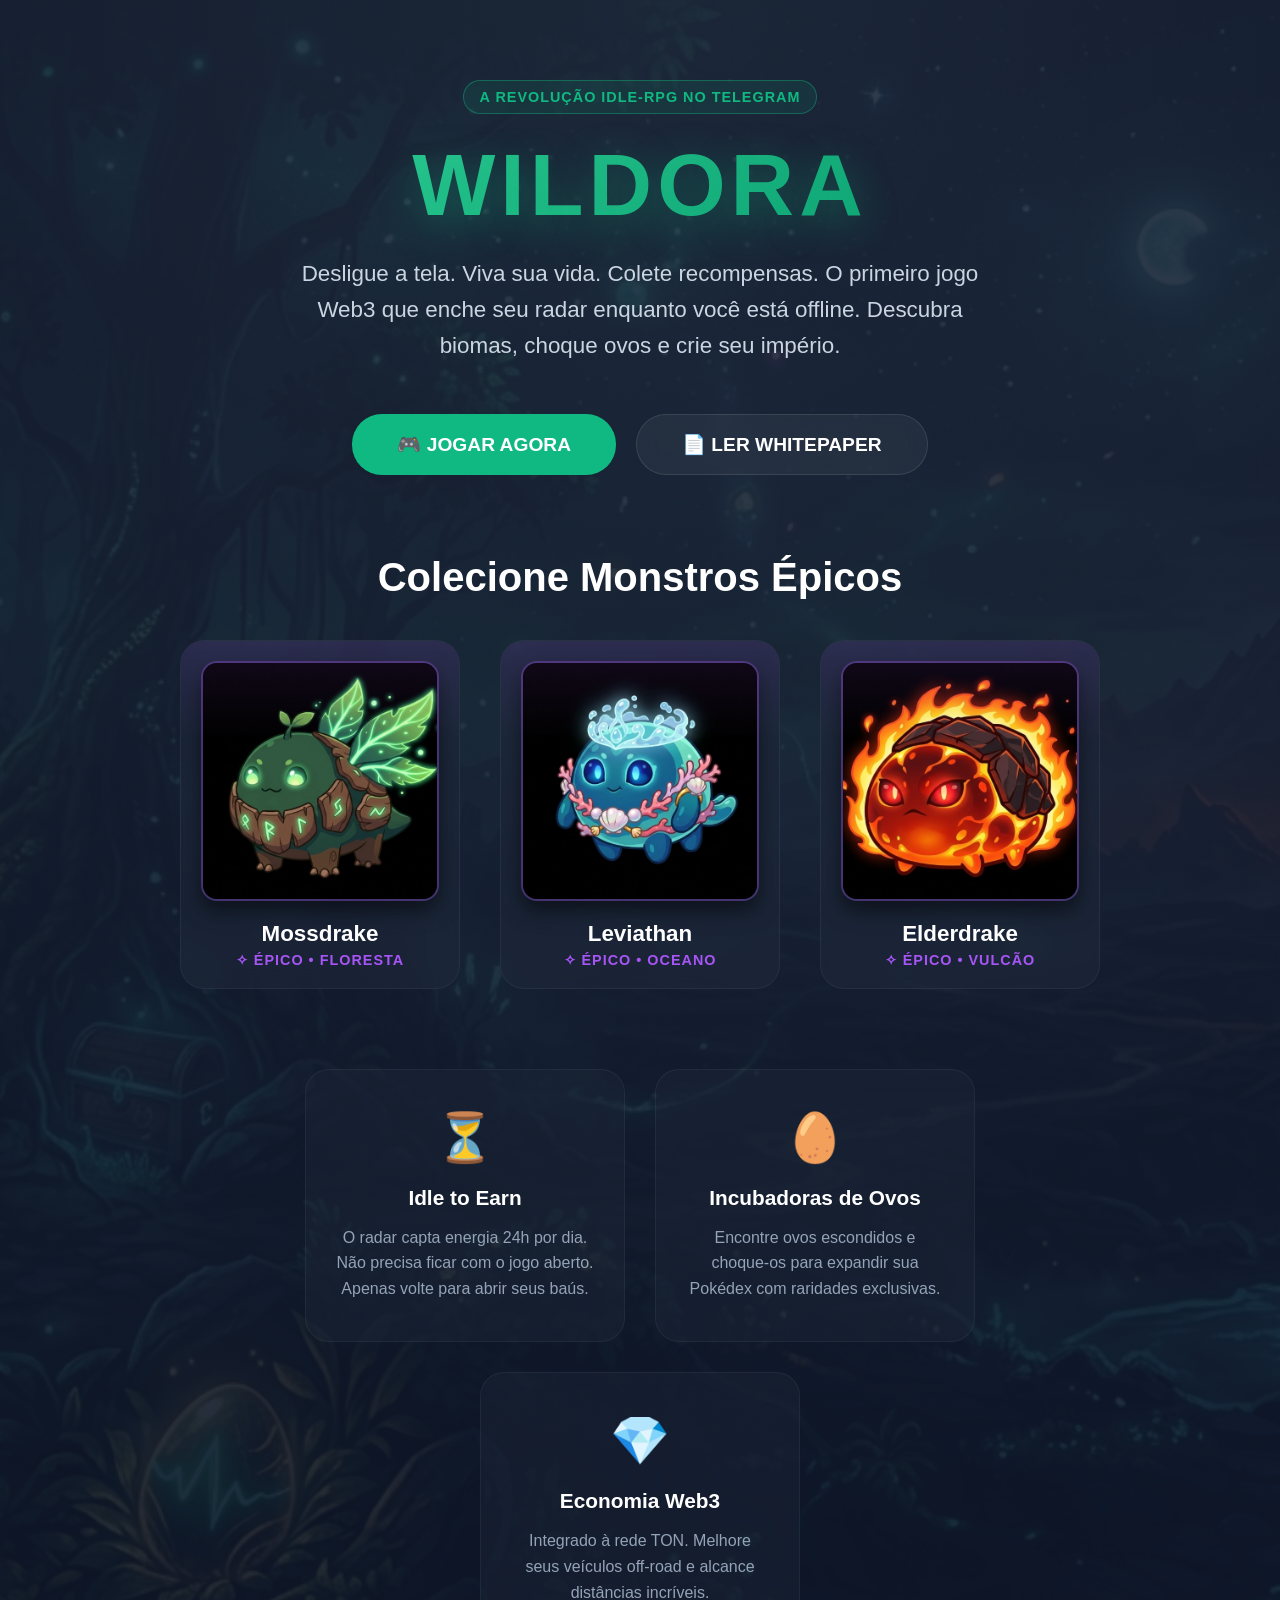
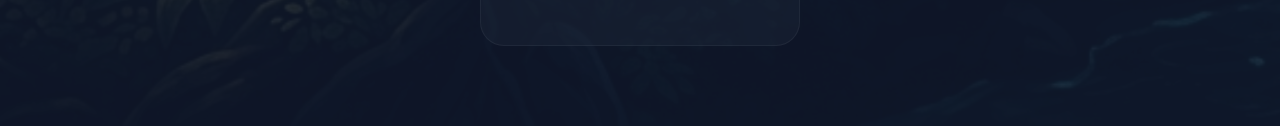
==== index.html @ 3277365c "Add files via upload" ====
<!DOCTYPE html>
<html lang="pt-BR">
<head>
    <meta charset="UTF-8">
    <meta name="viewport" content="width=device-width, initial-scale=1.0">
    <title>Wildora - Jogo Web3 de Captura de Monstros no Telegram</title>
    <meta name="description" content="Capture monstros, domine biomas e fature na economia Web3 no Wildora. Jogue agora mesmo no Telegram!">
    <style>
        :root {
            --bg-color: #0f172a;
            --primary: #10b981;
            --primary-glow: rgba(16, 185, 129, 0.4);
            --text-main: #f8fafc;
            --epic-glow: rgba(168, 85, 247, 0.6);
        }
        * { margin: 0; padding: 0; box-sizing: border-box; }
        body { font-family: 'Segoe UI', Tahoma, Geneva, Verdana, sans-serif; background-color: var(--bg-color); color: var(--text-main); overflow-x: hidden; }
        
        /* Animations */
        @keyframes float {
            0% { transform: translateY(0px); }
            50% { transform: translateY(-15px); }
            100% { transform: translateY(0px); }
        }
        @keyframes pulseGlow {
            0% { box-shadow: 0 0 20px var(--primary-glow); }
            50% { box-shadow: 0 0 40px var(--primary-glow), 0 0 20px var(--primary); }
            100% { box-shadow: 0 0 20px var(--primary-glow); }
        }

        /* Hero Section */
        .hero { 
            min-height: 100vh; 
            display: flex; 
            flex-direction: column; 
            justify-content: center; 
            align-items: center; 
            text-align: center; 
            background: radial-gradient(circle at top, #1e293b 0%, var(--bg-color) 80%); 
            padding: 80px 20px; 
            position: relative; 
        }
        .hero::before { 
            content: ''; position: absolute; top: 0; left: 0; right: 0; bottom: 0; 
            background: url('bg-whitepaper.jpg') center/cover; opacity: 0.1; z-index: 0; 
        }
        
        .content { position: relative; z-index: 1; max-width: 1000px; width: 100%; }
        
        .badge {
            background: rgba(16, 185, 129, 0.1);
            color: var(--primary);
            padding: 8px 16px;
            border-radius: 20px;
            font-size: 0.9rem;
            font-weight: bold;
            border: 1px solid var(--primary-glow);
            display: inline-block;
            margin-bottom: 20px;
            letter-spacing: 1px;
            text-transform: uppercase;
        }

        .logo { 
            font-size: 5.5rem; 
            font-weight: 900; 
            letter-spacing: 5px; 
            margin-bottom: 20px; 
            background: linear-gradient(135deg, #34d399 0%, #059669 100%); 
            -webkit-background-clip: text; 
            -webkit-text-fill-color: transparent; 
            text-shadow: 0 10px 40px var(--primary-glow); 
        }
        
        .subtitle { 
            font-size: 1.4rem; 
            line-height: 1.6; 
            color: #cbd5e1; 
            margin-bottom: 50px; 
            font-weight: 300; 
            max-width: 700px;
            margin-left: auto;
            margin-right: auto;
        }
        
        .btn-group { display: flex; gap: 20px; justify-content: center; flex-wrap: wrap; margin-bottom: 80px; }
        .btn { padding: 18px 45px; border-radius: 30px; font-size: 1.2rem; font-weight: bold; text-decoration: none; transition: all 0.3s ease; display: inline-flex; align-items: center; gap: 10px; cursor: pointer; border: none; }
        .btn-play { background: var(--primary); color: #fff; animation: pulseGlow 3s infinite; }
        .btn-play:hover { transform: translateY(-5px); filter: brightness(1.1); }
        .btn-docs { background: rgba(255, 255, 255, 0.05); color: #fff; border: 1px solid rgba(255, 255, 255, 0.1); backdrop-filter: blur(10px); }
        .btn-docs:hover { background: rgba(255, 255, 255, 0.15); transform: translateY(-5px); }
        
        /* Showcase Section */
        .showcase-title {
            font-size: 2.5rem;
            margin-bottom: 40px;
            font-weight: bold;
            color: #fff;
        }
        
        .monsters-grid {
            display: flex;
            justify-content: center;
            gap: 40px;
            flex-wrap: wrap;
            margin-bottom: 80px;
        }

        .monster-card {
            background: rgba(30, 41, 59, 0.6);
            border-radius: 24px;
            padding: 20px;
            width: 280px;
            border: 1px solid rgba(255,255,255,0.05);
            backdrop-filter: blur(10px);
            transition: all 0.4s ease;
            position: relative;
            overflow: hidden;
        }
        .monster-card:hover {
            transform: translateY(-10px);
            border-color: rgba(168, 85, 247, 0.4);
            box-shadow: 0 20px 40px rgba(168, 85, 247, 0.2);
        }
        
        .monster-card::before {
            content: '';
            position: absolute;
            top: 0; left: 0; right: 0; height: 100px;
            background: linear-gradient(180deg, var(--epic-glow) 0%, transparent 100%);
            opacity: 0.2;
        }

        .monster-img-wrapper {
            width: 100%;
            height: 240px;
            border-radius: 16px;
            overflow: hidden;
            margin-bottom: 20px;
            box-shadow: 0 10px 20px rgba(0,0,0,0.5);
            border: 2px solid rgba(168, 85, 247, 0.3);
        }

        .monster-img {
            width: 100%;
            height: 100%;
            object-fit: cover;
            animation: float 6s ease-in-out infinite;
        }
        .monster-card:nth-child(2) .monster-img { animation-delay: 1s; }
        .monster-card:nth-child(3) .monster-img { animation-delay: 2s; }

        .monster-info h3 { font-size: 1.4rem; margin-bottom: 5px; color: #fff; }
        .monster-info p { color: #a855f7; font-weight: bold; font-size: 0.9rem; text-transform: uppercase; letter-spacing: 1px; }

        /* Features Section */
        .features { display: flex; justify-content: center; gap: 30px; flex-wrap: wrap; margin-top: 40px; }
        .feature-card { background: rgba(30, 41, 59, 0.4); padding: 40px 30px; border-radius: 24px; width: 320px; border: 1px solid rgba(255,255,255,0.05); text-align: center; }
        .feature-icon { font-size: 3rem; margin-bottom: 20px; display: inline-block; }
        .feature-card h3 { font-size: 1.3rem; color: #fff; margin-bottom: 15px; }
        .feature-card p { color: #94a3b8; font-size: 1rem; line-height: 1.6; }

    </style>
</head>
<body>
    <section class="hero">
        <div class="content">
            <span class="badge">A Revolução Idle-RPG no Telegram</span>
            <h1 class="logo">WILDORA</h1>
            <p class="subtitle">Desligue a tela. Viva sua vida. Colete recompensas. O primeiro jogo Web3 que enche seu radar enquanto você está offline. Descubra biomas, choque ovos e crie seu império.</p>
            
            <div class="btn-group">
                <a href="https://t.me/WildoraBot" target="_blank" class="btn btn-play">🎮 JOGAR AGORA</a>
                <a href="./whitepaper.html" class="btn btn-docs">📄 LER WHITEPAPER</a>
            </div>
            
            <h2 class="showcase-title">Colecione Monstros Épicos</h2>
            <div class="monsters-grid">
                <!-- Monster 1 -->
                <div class="monster-card">
                    <div class="monster-img-wrapper">
                        <img src="assets/monsters/forest_e1.jpg" alt="Monstro da Floresta" class="monster-img">
                    </div>
                    <div class="monster-info">
                        <h3>Mossdrake</h3>
                        <p>✧ Épico • Floresta</p>
                    </div>
                </div>
                
                <!-- Monster 2 -->
                <div class="monster-card">
                    <div class="monster-img-wrapper">
                        <img src="assets/monsters/ocean_e1.jpg" alt="Monstro do Oceano" class="monster-img">
                    </div>
                    <div class="monster-info">
                        <h3>Leviathan</h3>
                        <p>✧ Épico • Oceano</p>
                    </div>
                </div>

                <!-- Monster 3 -->
                <div class="monster-card">
                    <div class="monster-img-wrapper">
                        <img src="assets/monsters/volcano_e1.jpg" alt="Monstro do Vulcão" class="monster-img">
                    </div>
                    <div class="monster-info">
                        <h3>Elderdrake</h3>
                        <p>✧ Épico • Vulcão</p>
                    </div>
                </div>
            </div>

            <div class="features">
                <div class="feature-card">
                    <span class="feature-icon">⏳</span>
                    <h3>Idle to Earn</h3>
                    <p>O radar capta energia 24h por dia. Não precisa ficar com o jogo aberto. Apenas volte para abrir seus baús.</p>
                </div>
                <div class="feature-card">
                    <span class="feature-icon">🥚</span>
                    <h3>Incubadoras de Ovos</h3>
                    <p>Encontre ovos escondidos e choque-os para expandir sua Pokédex com raridades exclusivas.</p>
                </div>
                <div class="feature-card">
                    <span class="feature-icon">💎</span>
                    <h3>Economia Web3</h3>
                    <p>Integrado à rede TON. Melhore seus veículos off-road e alcance distâncias incríveis.</p>
                </div>
            </div>
        </div>
    </section>
</body>
</html>
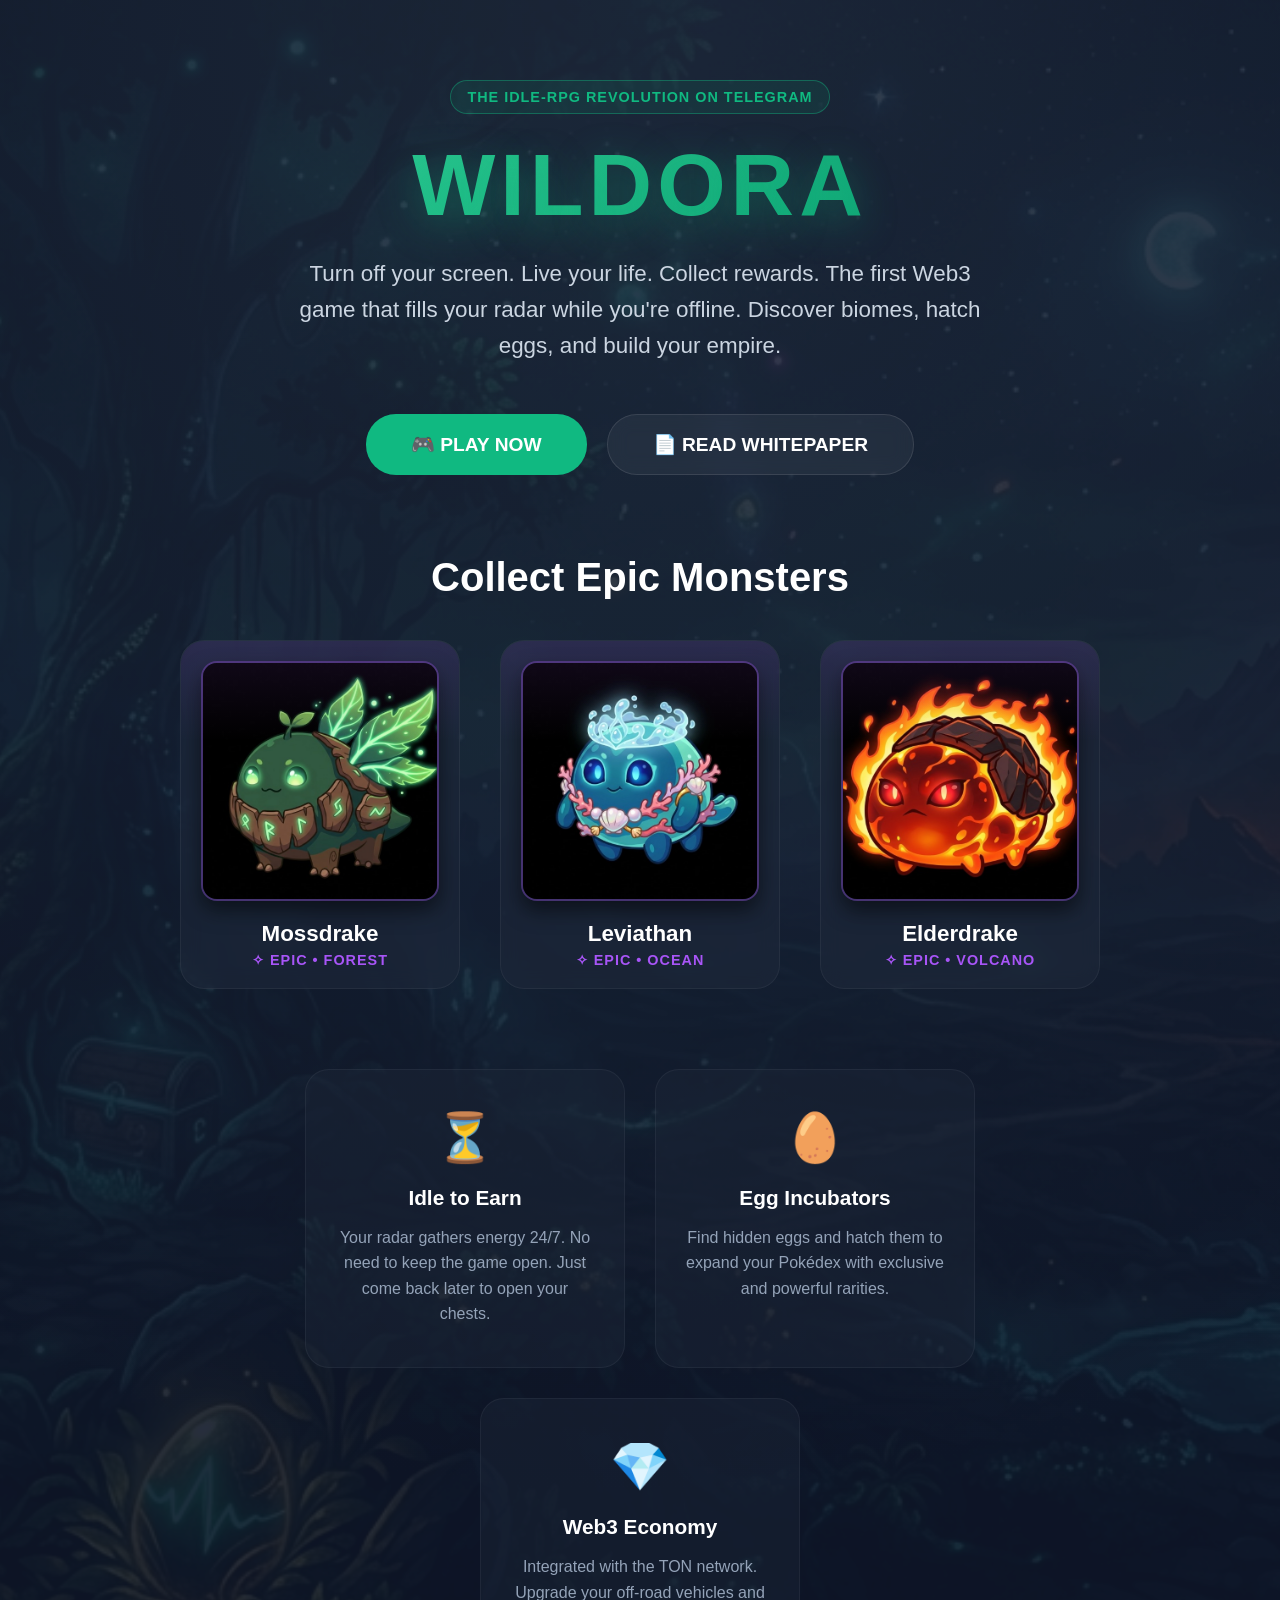
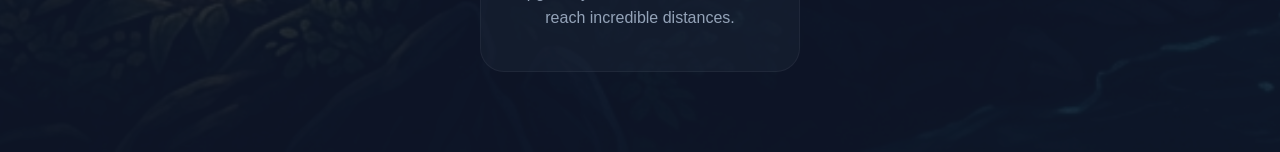
==== commit 4ec75cf6: "Add files via upload" ====
--- a/index.html
+++ b/index.html
@@ -1,10 +1,10 @@
 <!DOCTYPE html>
-<html lang="pt-BR">
+<html lang="en">
 <head>
     <meta charset="UTF-8">
     <meta name="viewport" content="width=device-width, initial-scale=1.0">
-    <title>Wildora - Jogo Web3 de Captura de Monstros no Telegram</title>
-    <meta name="description" content="Capture monstros, domine biomas e fature na economia Web3 no Wildora. Jogue agora mesmo no Telegram!">
+    <title>Wildora - Web3 Monster Catching Game on Telegram</title>
+    <meta name="description" content="Catch monsters, dominate biomes, and earn in the Web3 economy in Wildora. Play right now on Telegram!">
     <style>
         :root {
             --bg-color: #0f172a;
@@ -165,47 +165,47 @@
 <body>
     <section class="hero">
         <div class="content">
-            <span class="badge">A Revolução Idle-RPG no Telegram</span>
+            <span class="badge">The Idle-RPG Revolution on Telegram</span>
             <h1 class="logo">WILDORA</h1>
-            <p class="subtitle">Desligue a tela. Viva sua vida. Colete recompensas. O primeiro jogo Web3 que enche seu radar enquanto você está offline. Descubra biomas, choque ovos e crie seu império.</p>
+            <p class="subtitle">Turn off your screen. Live your life. Collect rewards. The first Web3 game that fills your radar while you're offline. Discover biomes, hatch eggs, and build your empire.</p>
             
             <div class="btn-group">
-                <a href="https://t.me/WildoraBot" target="_blank" class="btn btn-play">🎮 JOGAR AGORA</a>
-                <a href="./whitepaper.html" class="btn btn-docs">📄 LER WHITEPAPER</a>
+                <a href="https://t.me/WildoraBot" target="_blank" class="btn btn-play">🎮 PLAY NOW</a>
+                <a href="./whitepaper.html" class="btn btn-docs">📄 READ WHITEPAPER</a>
             </div>
             
-            <h2 class="showcase-title">Colecione Monstros Épicos</h2>
+            <h2 class="showcase-title">Collect Epic Monsters</h2>
             <div class="monsters-grid">
                 <!-- Monster 1 -->
                 <div class="monster-card">
                     <div class="monster-img-wrapper">
-                        <img src="assets/monsters/forest_e1.jpg" alt="Monstro da Floresta" class="monster-img">
+                        <img src="assets/monsters/forest_e1.jpg" alt="Forest Monster" class="monster-img">
                     </div>
                     <div class="monster-info">
                         <h3>Mossdrake</h3>
-                        <p>✧ Épico • Floresta</p>
+                        <p>✧ Epic • Forest</p>
                     </div>
                 </div>
                 
                 <!-- Monster 2 -->
                 <div class="monster-card">
                     <div class="monster-img-wrapper">
-                        <img src="assets/monsters/ocean_e1.jpg" alt="Monstro do Oceano" class="monster-img">
+                        <img src="assets/monsters/ocean_e1.jpg" alt="Ocean Monster" class="monster-img">
                     </div>
                     <div class="monster-info">
                         <h3>Leviathan</h3>
-                        <p>✧ Épico • Oceano</p>
+                        <p>✧ Epic • Ocean</p>
                     </div>
                 </div>
 
                 <!-- Monster 3 -->
                 <div class="monster-card">
                     <div class="monster-img-wrapper">
-                        <img src="assets/monsters/volcano_e1.jpg" alt="Monstro do Vulcão" class="monster-img">
+                        <img src="assets/monsters/volcano_e1.jpg" alt="Volcano Monster" class="monster-img">
                     </div>
                     <div class="monster-info">
                         <h3>Elderdrake</h3>
-                        <p>✧ Épico • Vulcão</p>
+                        <p>✧ Epic • Volcano</p>
                     </div>
                 </div>
             </div>
@@ -214,17 +214,17 @@
                 <div class="feature-card">
                     <span class="feature-icon">⏳</span>
                     <h3>Idle to Earn</h3>
-                    <p>O radar capta energia 24h por dia. Não precisa ficar com o jogo aberto. Apenas volte para abrir seus baús.</p>
+                    <p>Your radar gathers energy 24/7. No need to keep the game open. Just come back later to open your chests.</p>
                 </div>
                 <div class="feature-card">
                     <span class="feature-icon">🥚</span>
-                    <h3>Incubadoras de Ovos</h3>
-                    <p>Encontre ovos escondidos e choque-os para expandir sua Pokédex com raridades exclusivas.</p>
+                    <h3>Egg Incubators</h3>
+                    <p>Find hidden eggs and hatch them to expand your Pokédex with exclusive and powerful rarities.</p>
                 </div>
                 <div class="feature-card">
                     <span class="feature-icon">💎</span>
-                    <h3>Economia Web3</h3>
-                    <p>Integrado à rede TON. Melhore seus veículos off-road e alcance distâncias incríveis.</p>
+                    <h3>Web3 Economy</h3>
+                    <p>Integrated with the TON network. Upgrade your off-road vehicles and reach incredible distances.</p>
                 </div>
             </div>
         </div>
